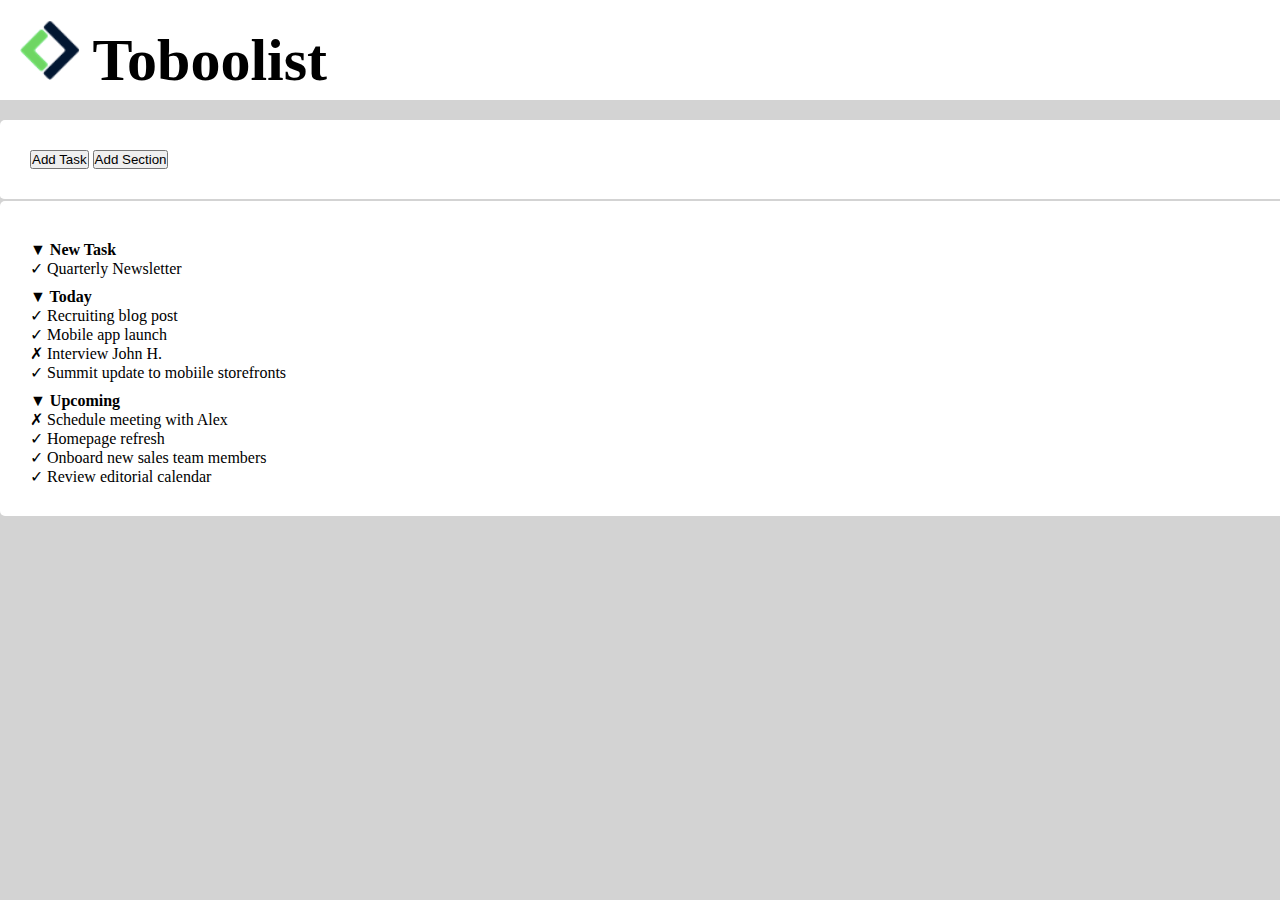
==== index.html @ f0182949 "add-background" ====
<!DOCTYPE html>
<html lang="en">
<head>
    <link rel="stylesheet" href="./css/style.css">
    <meta charset="UTF-8">
    <meta name="viewport" content="width=device-width, initial-scale=1.0">
    <title>Document</title>
</head>
<body>
    <header class="name-list">
        <!--Logo e Nome-->
        <img class="Logo" src="./img/Logo.png" alt="">
        <h1 class="Name_list">Toboolist</h1>
    </header>
    <main>
        <section class="conteiner_1">
            <!--Pulsanti-->
            <div class="botton">
                <button>Add Task</button>
                <button>Add Section </button>
                
            </div>
        </section>

        <section >
            <!--Inizio lista-->
            <ol class="conteiner">
                <li class="Name_Section-list"><strong>&#9660 New Task</strong>
                    <ul>
                        <li class="Name_Element-list">&check;  Quarterly Newsletter</li>
                    </ul>
                </li>
                <li class="Name_Section-list"><strong>&#9660 Today</strong>
                    <ul>
                        <li class="Name_Element-list">&check; Recruiting blog post</li>
                        <li class="Name_Element-list">&check; Mobile app launch</li>
                        <li class="Name_Element-list">&cross; Interview John H.</li>
                        <li class="Name_Element-list">&check; Summit update to mobiile storefronts</li>
                    </ul>
                </li>
                <li class="Name_Section-list"><strong>&#9660 Upcoming</strong>
                    <ul>
                        <li class="Name_Element-list">&cross; Schedule meeting with Alex</li>
                        <li class="Name_Element-list">&check; Homepage refresh</li>
                        <li class="Name_Element-list">&check; Onboard new sales team members</li>
                        <li class="Name_Element-list">&check; Review editorial calendar</li>
                    </ul>   
                </li>
            </ol>
        </section>
        
    </main>
    
</body>
</html>
---- css/style.css ----
*{
    margin: 0%;
    padding: 0%;
    box-sizing: border-box;
}

body{
    background-color: lightgray;
}

header{
    background-color: white;
}

ol, ul {
    list-style: none;
    padding: 0;
}

/*
TITOLO LISTA
 */

.name-list{
    font-size: 50px;
    height: 100px;
    background-color: white;
}

.Logo{
    width: 60px;
    margin-left: 20px;
    margin-top: 20px;
    background-color: white; 
}


.Name_list{
    display: inline-block;
    font-size: 60px;
    vertical-align:center;
}

/*
INIZIO LISTA
*/
.conteiner_1{
    width: 1300px;
    margin: 0 auto;
    background-color: white;
    margin-top: 20px;
    padding: 30px;
    border-radius: 5px;
    border-bottom: 2px solid lightgrey;
}

.conteiner{
    width: 1300px;
    height: 100%;
    margin: 0 auto;
    background-color: white;
    padding: 30px;
    border-radius: 5px;
}

.Name_Section-list{
    padding-top: 10px;

}

.Name_Element-list{
    padding:0px
}
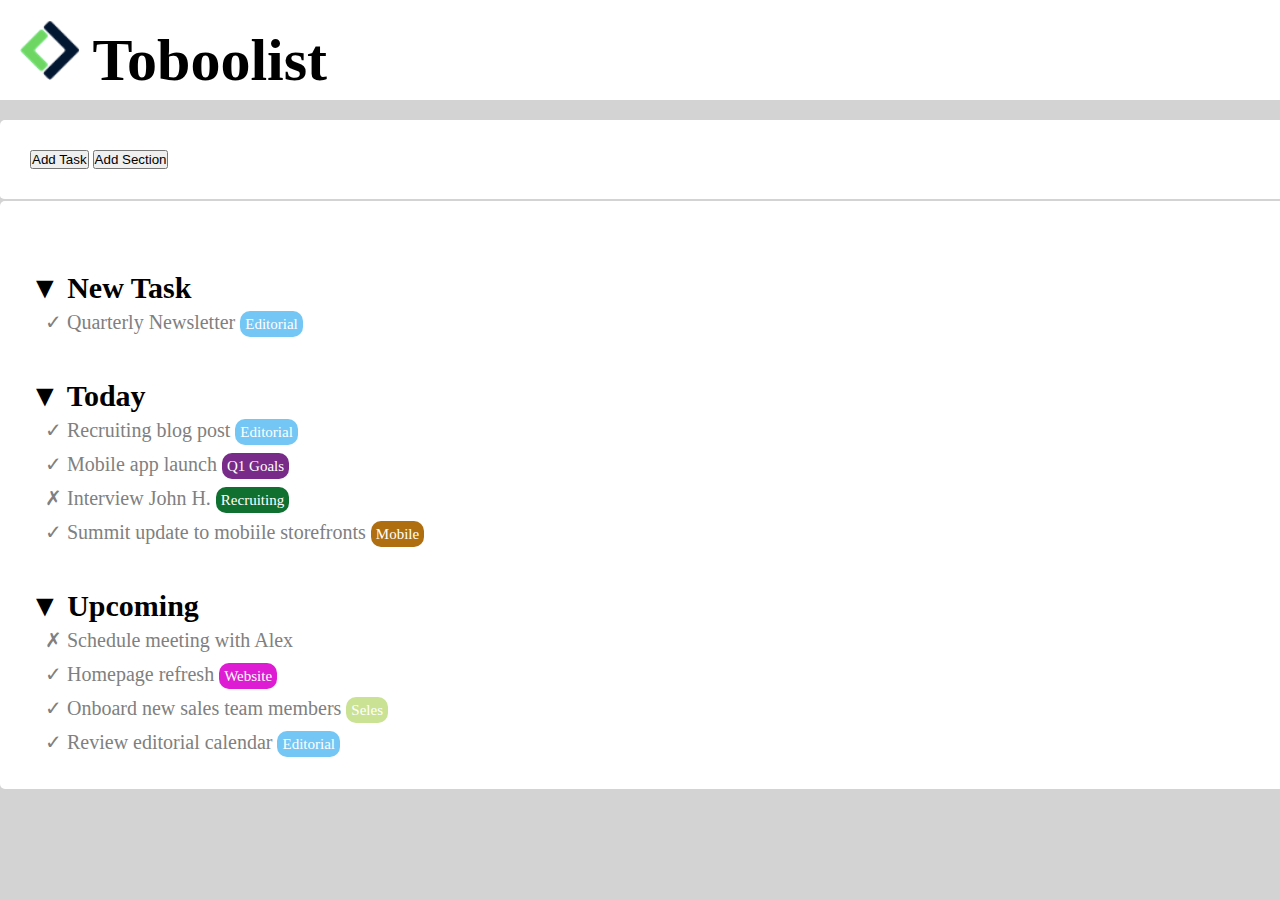
==== commit 7f6d3b73: "add-color-button" ====
--- a/index.html
+++ b/index.html
@@ -18,7 +18,6 @@
             <div class="botton">
                 <button>Add Task</button>
                 <button>Add Section </button>
-                
             </div>
         </section>
 
@@ -27,23 +26,23 @@
             <ol class="conteiner">
                 <li class="Name_Section-list"><strong>&#9660 New Task</strong>
                     <ul>
-                        <li class="Name_Element-list">&check;  Quarterly Newsletter</li>
+                        <li class="Name_Element-list">&check;  Quarterly Newsletter <span class="bg_blu">Editorial</span></li>
                     </ul>
                 </li>
                 <li class="Name_Section-list"><strong>&#9660 Today</strong>
                     <ul>
-                        <li class="Name_Element-list">&check; Recruiting blog post</li>
-                        <li class="Name_Element-list">&check; Mobile app launch</li>
-                        <li class="Name_Element-list">&cross; Interview John H.</li>
-                        <li class="Name_Element-list">&check; Summit update to mobiile storefronts</li>
+                        <li class="Name_Element-list">&check; Recruiting blog post <span class="bg_blu">Editorial</span></li>
+                        <li class="Name_Element-list">&check; Mobile app launch <span class="bg_violet">Q1 Goals</span></li>
+                        <li class="Name_Element-list">&cross; Interview John H. <span class="bg_green">Recruiting</span></li>
+                        <li class="Name_Element-list">&check; Summit update to mobiile storefronts <span class="bg_orange">Mobile</span></li>
                     </ul>
                 </li>
                 <li class="Name_Section-list"><strong>&#9660 Upcoming</strong>
                     <ul>
                         <li class="Name_Element-list">&cross; Schedule meeting with Alex</li>
-                        <li class="Name_Element-list">&check; Homepage refresh</li>
-                        <li class="Name_Element-list">&check; Onboard new sales team members</li>
-                        <li class="Name_Element-list">&check; Review editorial calendar</li>
+                        <li class="Name_Element-list">&check; Homepage refresh <span class="bg_purple">Website</span></li>
+                        <li class="Name_Element-list">&check; Onboard new sales team members <span class="bg_yellow">Seles</span></li>
+                        <li class="Name_Element-list">&check; Review editorial calendar <span class="bg_blu">Editorial</span></li>
                     </ul>   
                 </li>
             </ol>
--- a/css/style.css
+++ b/css/style.css
@@ -64,10 +64,68 @@
 }
 
 .Name_Section-list{
-    padding-top: 10px;
+    
+    font-size: 30px;
+    color: black;
+    margin-top: 40px;
 
 }
 
 .Name_Element-list{
-    padding:0px
+    padding: 5px;
+    margin-left: 10px;
+    font-size: 20px;
+    color: gray;
+}
+
+/*
+BOTTONI COLORATI
+*/
+
+.bg_blu{
+    padding: 5px;
+    background-color: rgb(116, 198, 245);
+    color: white;
+    border-radius: 10px;
+    font-size: 15px;
+}
+
+.bg_violet{
+    padding: 5px;
+    background-color: rgb(120, 43, 136);
+    color: white;
+    border-radius: 10px;
+    font-size: 15px;
+}
+
+.bg_green{
+    padding: 5px;
+    background-color: rgb(16, 112, 48);
+    color: white;
+    border-radius: 10px;
+    font-size: 15px;
+}
+
+.bg_orange{
+    padding: 5px;
+    background-color: rgb(175, 111, 16);
+    color: white;
+    border-radius: 10px;
+    font-size: 15px;
+}
+
+.bg_purple{
+    padding: 5px;
+    background-color: rgb(221, 28, 211);
+    color: white;
+    border-radius: 10px;
+    font-size: 15px;
+}
+
+.bg_yellow{
+    padding: 5px;
+    background-color: rgb(202, 226, 147);
+    color: white;
+    border-radius: 10px;
+    font-size: 15px;
 }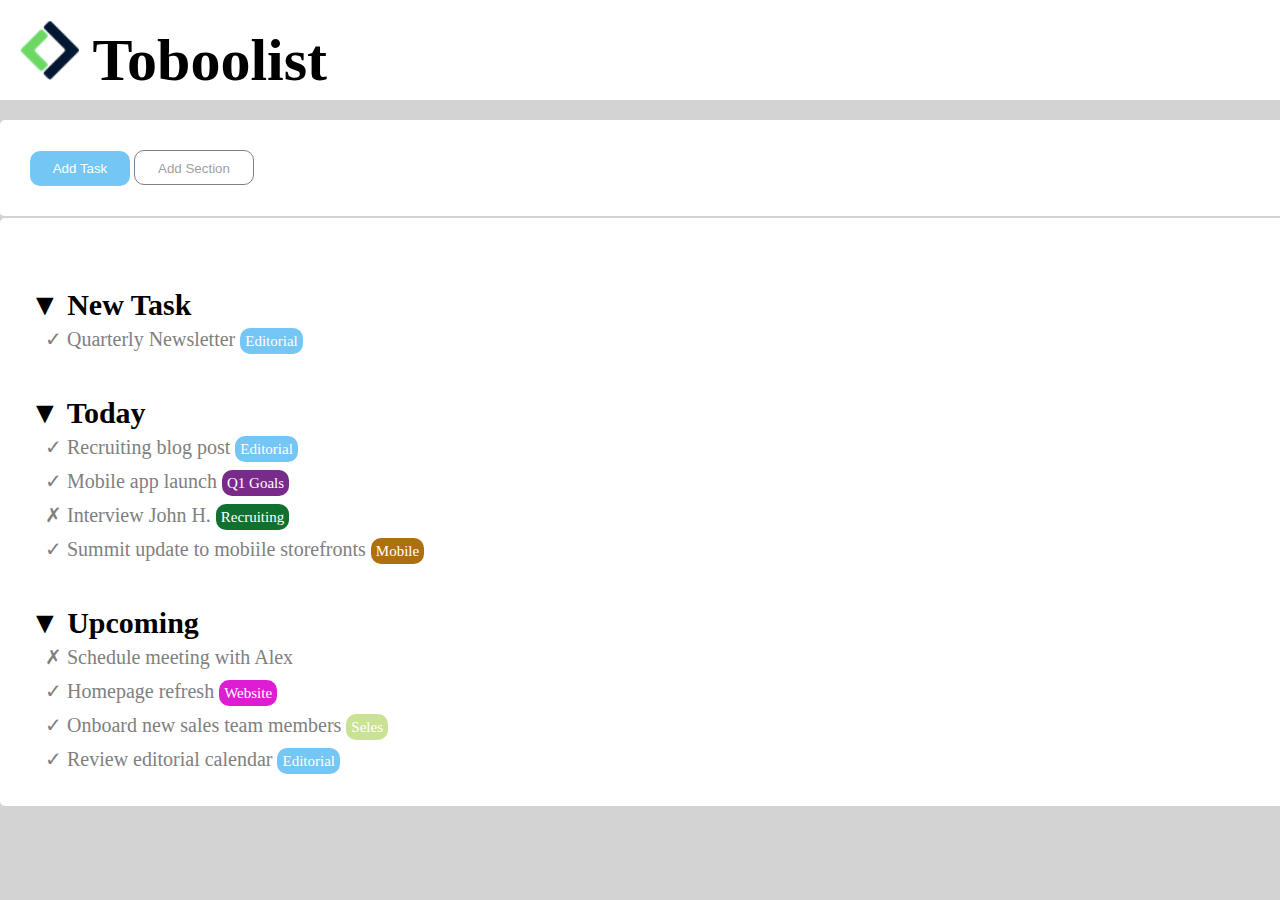
==== commit d9c84f9b: "Final-Fix" ====
--- a/index.html
+++ b/index.html
@@ -15,9 +15,9 @@
     <main>
         <section class="conteiner_1">
             <!--Pulsanti-->
-            <div class="botton">
-                <button>Add Task</button>
-                <button>Add Section </button>
+            <div>
+                <button type="button" class="button_1">Add Task</button>
+                <button type="button" class="button_2">Add Section</button>
             </div>
         </section>
 
--- a/css/style.css
+++ b/css/style.css
@@ -42,6 +42,33 @@
 }
 
 /*
+BOTTONI 
+*/
+
+.button_1{
+    background-color: rgb(116, 198, 245);
+    color: #fff;
+    border: none; 
+    border-radius: 10px; 
+    padding: 10px;
+    height: 35px; 
+    width: 100px;
+    
+}
+
+.button_2{
+    background-color: rgb(255, 255, 255);
+    color: #a1a1a1;
+    border: none; 
+    border-radius: 10px; 
+    padding: 10px;
+    height: 35px; 
+    width: 120px;
+    
+    border: 1px solid gray;
+}
+
+/*
 INIZIO LISTA
 */
 .conteiner_1{
@@ -64,7 +91,6 @@
 }
 
 .Name_Section-list{
-    
     font-size: 30px;
     color: black;
     margin-top: 40px;
@@ -79,7 +105,7 @@
 }
 
 /*
-BOTTONI COLORATI
+SEZIONI COLORATE
 */
 
 .bg_blu{
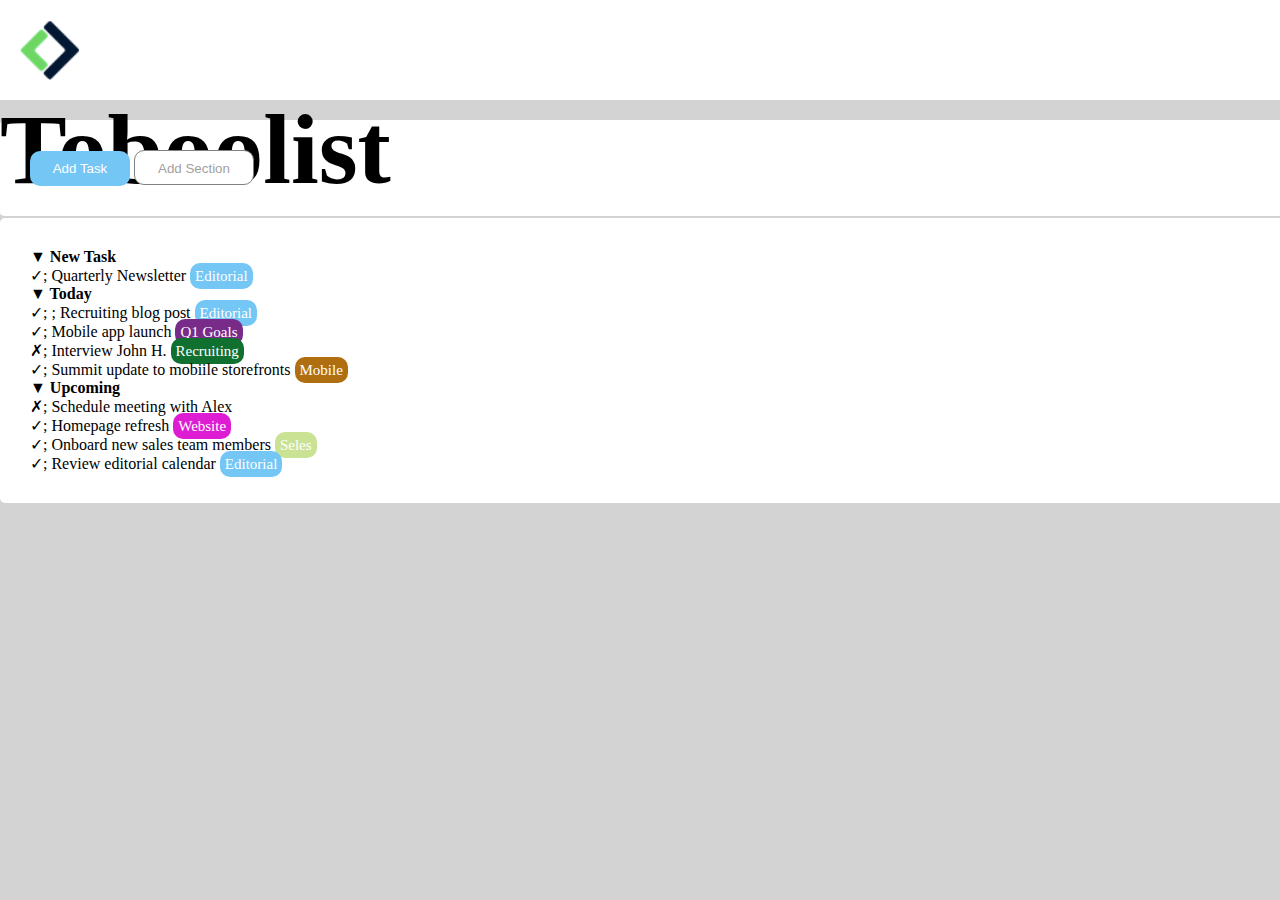
==== commit e491c567: "fix-last.after.donato-comment" ====
--- a/index.html
+++ b/index.html
@@ -10,7 +10,7 @@
     <header class="name-list">
         <!--Logo e Nome-->
         <img class="Logo" src="./img/Logo.png" alt="">
-        <h1 class="Name_list">Toboolist</h1>
+        <h1 class="name_list">Toboolist</h1>
     </header>
     <main>
         <section class="conteiner_1">
@@ -24,25 +24,25 @@
         <section >
             <!--Inizio lista-->
             <ol class="conteiner">
-                <li class="Name_Section-list"><strong>&#9660 New Task</strong>
+                <li class="name_section-list"><strong>&#9660 New Task</strong>
                     <ul>
-                        <li class="Name_Element-list">&check;  Quarterly Newsletter <span class="bg_blu">Editorial</span></li>
+                        <li class="name_element-list"><span class="green-check">&check;</span>;  Quarterly Newsletter <span class="box bg_blu">Editorial</span></li>
                     </ul>
                 </li>
-                <li class="Name_Section-list"><strong>&#9660 Today</strong>
+                <li class="name_section-list"><strong>&#9660 Today</strong>
                     <ul>
-                        <li class="Name_Element-list">&check; Recruiting blog post <span class="bg_blu">Editorial</span></li>
-                        <li class="Name_Element-list">&check; Mobile app launch <span class="bg_violet">Q1 Goals</span></li>
-                        <li class="Name_Element-list">&cross; Interview John H. <span class="bg_green">Recruiting</span></li>
-                        <li class="Name_Element-list">&check; Summit update to mobiile storefronts <span class="bg_orange">Mobile</span></li>
+                        <li class="name_element-list"><span class="green-check">&check;</span>; ; Recruiting blog post <span class="box bg_blu">Editorial</span></li>
+                        <li class="name_element-list"><span class="green-check">&check;</span>; Mobile app launch <span class="box bg_violet">Q1 Goals</span></li>
+                        <li class="name_element-list"><span class="red-cross">&cross;</span>; Interview John H. <span class="box bg_green">Recruiting</span></li>
+                        <li class="name_element-list"><span class="green-check">&check;</span>; Summit update to mobiile storefronts <span class="box bg_orange">Mobile</span></li>
                     </ul>
                 </li>
-                <li class="Name_Section-list"><strong>&#9660 Upcoming</strong>
+                <li class="name_section-list"><strong>&#9660 Upcoming</strong>
                     <ul>
-                        <li class="Name_Element-list">&cross; Schedule meeting with Alex</li>
-                        <li class="Name_Element-list">&check; Homepage refresh <span class="bg_purple">Website</span></li>
-                        <li class="Name_Element-list">&check; Onboard new sales team members <span class="bg_yellow">Seles</span></li>
-                        <li class="Name_Element-list">&check; Review editorial calendar <span class="bg_blu">Editorial</span></li>
+                        <li class="name_element-list"><span class="box red-cross">&cross;</span>; Schedule meeting with Alex</li>
+                        <li class="name_element-list"><span class="green-check">&check;</span>; Homepage refresh <span class="box bg_purple">Website</span></li>
+                        <li class="name_element-list"><span class="green-check">&check;</span>; Onboard new sales team members <span class="box bg_yellow">Seles</span></li>
+                        <li class="name_element-list"><span class="green-check">&check;</span>; Review editorial calendar <span class="box bg_blu">Editorial</span></li>
                     </ul>   
                 </li>
             </ol>
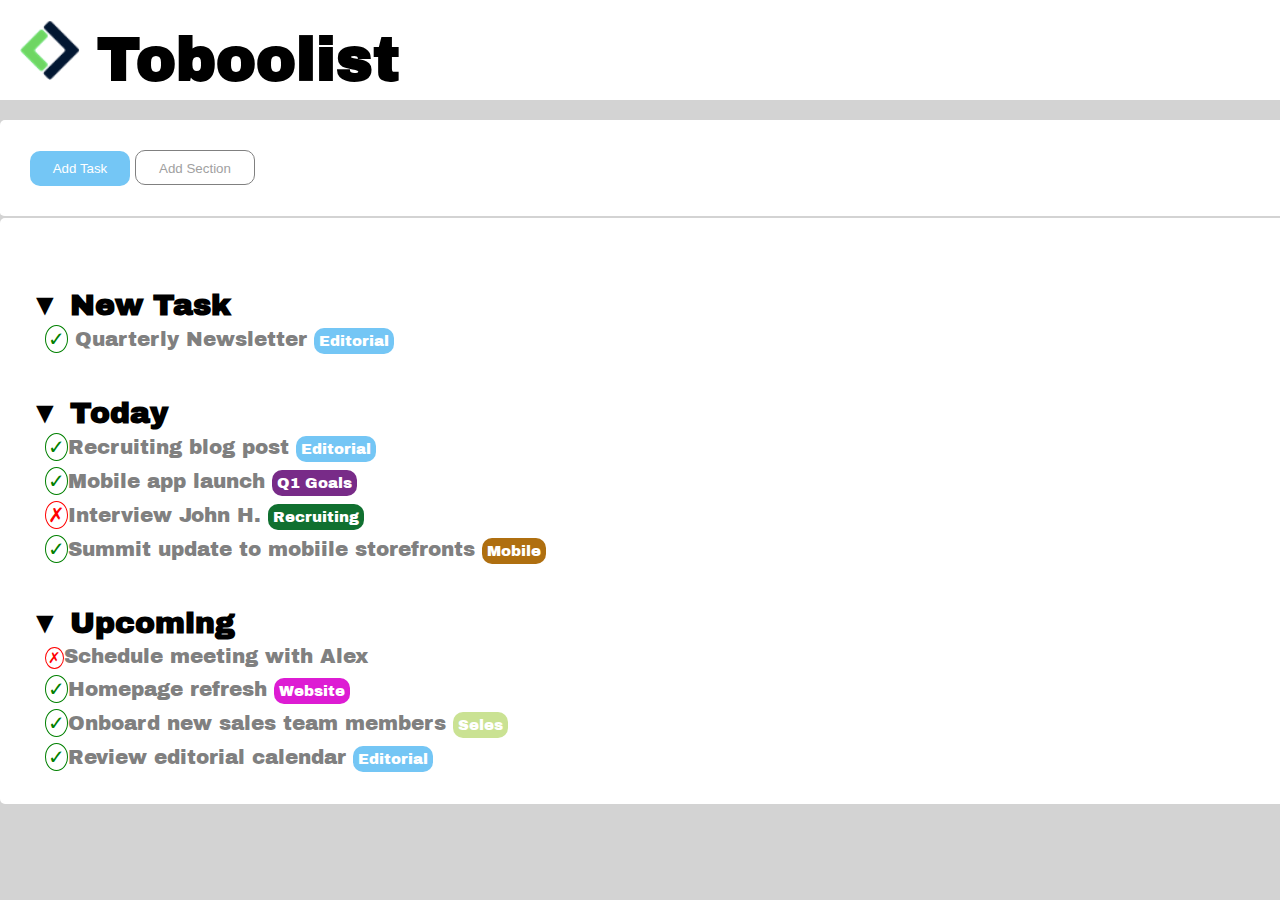
==== commit 557e0dc5: "add-font" ====
--- a/index.html
+++ b/index.html
@@ -1,6 +1,9 @@
 <!DOCTYPE html>
 <html lang="en">
 <head>
+    <link rel="preconnect" href="https://fonts.googleapis.com">
+    <link rel="preconnect" href="https://fonts.gstatic.com" crossorigin>
+    <link href="https://fonts.googleapis.com/css2?family=Archivo+Black&display=swap" rel="stylesheet">
     <link rel="stylesheet" href="./css/style.css">
     <meta charset="UTF-8">
     <meta name="viewport" content="width=device-width, initial-scale=1.0">
@@ -26,23 +29,23 @@
             <ol class="conteiner">
                 <li class="name_section-list"><strong>&#9660 New Task</strong>
                     <ul>
-                        <li class="name_element-list"><span class="green-check">&check;</span>;  Quarterly Newsletter <span class="box bg_blu">Editorial</span></li>
+                        <li class="name_element-list"><span class="green-check">&check;</span>  Quarterly Newsletter <span class="box bg_blu">Editorial</span></li>
                     </ul>
                 </li>
                 <li class="name_section-list"><strong>&#9660 Today</strong>
                     <ul>
-                        <li class="name_element-list"><span class="green-check">&check;</span>; ; Recruiting blog post <span class="box bg_blu">Editorial</span></li>
-                        <li class="name_element-list"><span class="green-check">&check;</span>; Mobile app launch <span class="box bg_violet">Q1 Goals</span></li>
-                        <li class="name_element-list"><span class="red-cross">&cross;</span>; Interview John H. <span class="box bg_green">Recruiting</span></li>
-                        <li class="name_element-list"><span class="green-check">&check;</span>; Summit update to mobiile storefronts <span class="box bg_orange">Mobile</span></li>
+                        <li class="name_element-list"><span class="green-check">&check;</span>Recruiting blog post <span class="box bg_blu">Editorial</span></li>
+                        <li class="name_element-list"><span class="green-check">&check;</span>Mobile app launch <span class="box bg_violet">Q1 Goals</span></li>
+                        <li class="name_element-list"><span class="red-cross">&cross;</span>Interview John H. <span class="box bg_green">Recruiting</span></li>
+                        <li class="name_element-list"><span class="green-check">&check;</span>Summit update to mobiile storefronts <span class="box bg_orange">Mobile</span></li>
                     </ul>
                 </li>
                 <li class="name_section-list"><strong>&#9660 Upcoming</strong>
                     <ul>
-                        <li class="name_element-list"><span class="box red-cross">&cross;</span>; Schedule meeting with Alex</li>
-                        <li class="name_element-list"><span class="green-check">&check;</span>; Homepage refresh <span class="box bg_purple">Website</span></li>
-                        <li class="name_element-list"><span class="green-check">&check;</span>; Onboard new sales team members <span class="box bg_yellow">Seles</span></li>
-                        <li class="name_element-list"><span class="green-check">&check;</span>; Review editorial calendar <span class="box bg_blu">Editorial</span></li>
+                        <li class="name_element-list"><span class="box red-cross">&cross;</span>Schedule meeting with Alex</li>
+                        <li class="name_element-list"><span class="green-check">&check;</span>Homepage refresh <span class="box bg_purple">Website</span></li>
+                        <li class="name_element-list"><span class="green-check">&check;</span>Onboard new sales team members <span class="box bg_yellow">Seles</span></li>
+                        <li class="name_element-list"><span class="green-check">&check;</span>Review editorial calendar <span class="box bg_blu">Editorial</span></li>
                     </ul>   
                 </li>
             </ol>
--- a/css/style.css
+++ b/css/style.css
@@ -2,6 +2,10 @@
     margin: 0%;
     padding: 0%;
     box-sizing: border-box;
+}
+
+html{
+    font-family: 'Archivo Black', sans-serif;
 }
 
 body{
@@ -35,7 +39,7 @@
 }
 
 
-.Name_list{
+.name_list{
     display: inline-block;
     font-size: 60px;
     vertical-align:center;
@@ -64,7 +68,6 @@
     padding: 10px;
     height: 35px; 
     width: 120px;
-    
     border: 1px solid gray;
 }
 
@@ -90,14 +93,14 @@
     border-radius: 5px;
 }
 
-.Name_Section-list{
+.name_section-list{
     font-size: 30px;
     color: black;
     margin-top: 40px;
 
 }
 
-.Name_Element-list{
+.name_element-list{
     padding: 5px;
     margin-left: 10px;
     font-size: 20px;
@@ -108,50 +111,50 @@
 SEZIONI COLORATE
 */
 
-.bg_blu{
-    padding: 5px;
-    background-color: rgb(116, 198, 245);
-    color: white;
+.box{
     border-radius: 10px;
     font-size: 15px;
+    padding: 5px;
+    color: white;
+}
+
+.bg_blu{
+    background-color: rgb(116, 198, 245);
 }
 
 .bg_violet{
-    padding: 5px;
     background-color: rgb(120, 43, 136);
-    color: white;
-    border-radius: 10px;
-    font-size: 15px;
 }
 
 .bg_green{
-    padding: 5px;
     background-color: rgb(16, 112, 48);
-    color: white;
-    border-radius: 10px;
-    font-size: 15px;
 }
 
 .bg_orange{
-    padding: 5px;
     background-color: rgb(175, 111, 16);
-    color: white;
-    border-radius: 10px;
-    font-size: 15px;
 }
 
 .bg_purple{
-    padding: 5px;
     background-color: rgb(221, 28, 211);
-    color: white;
-    border-radius: 10px;
-    font-size: 15px;
 }
 
 .bg_yellow{
-    padding: 5px;
     background-color: rgb(202, 226, 147);
-    color: white;
-    border-radius: 10px;
-    font-size: 15px;
+}
+/*
+CROCI E SPUNTE COLORATE
+*/
+
+.red-cross{
+    border: 1px solid red;
+    color: red;
+    border-radius: 50%;
+    padding: 2px;
+}
+
+.green-check{
+    border: 1px solid green;
+    color: green;
+    border-radius: 50%;
+    padding: 2px;
 }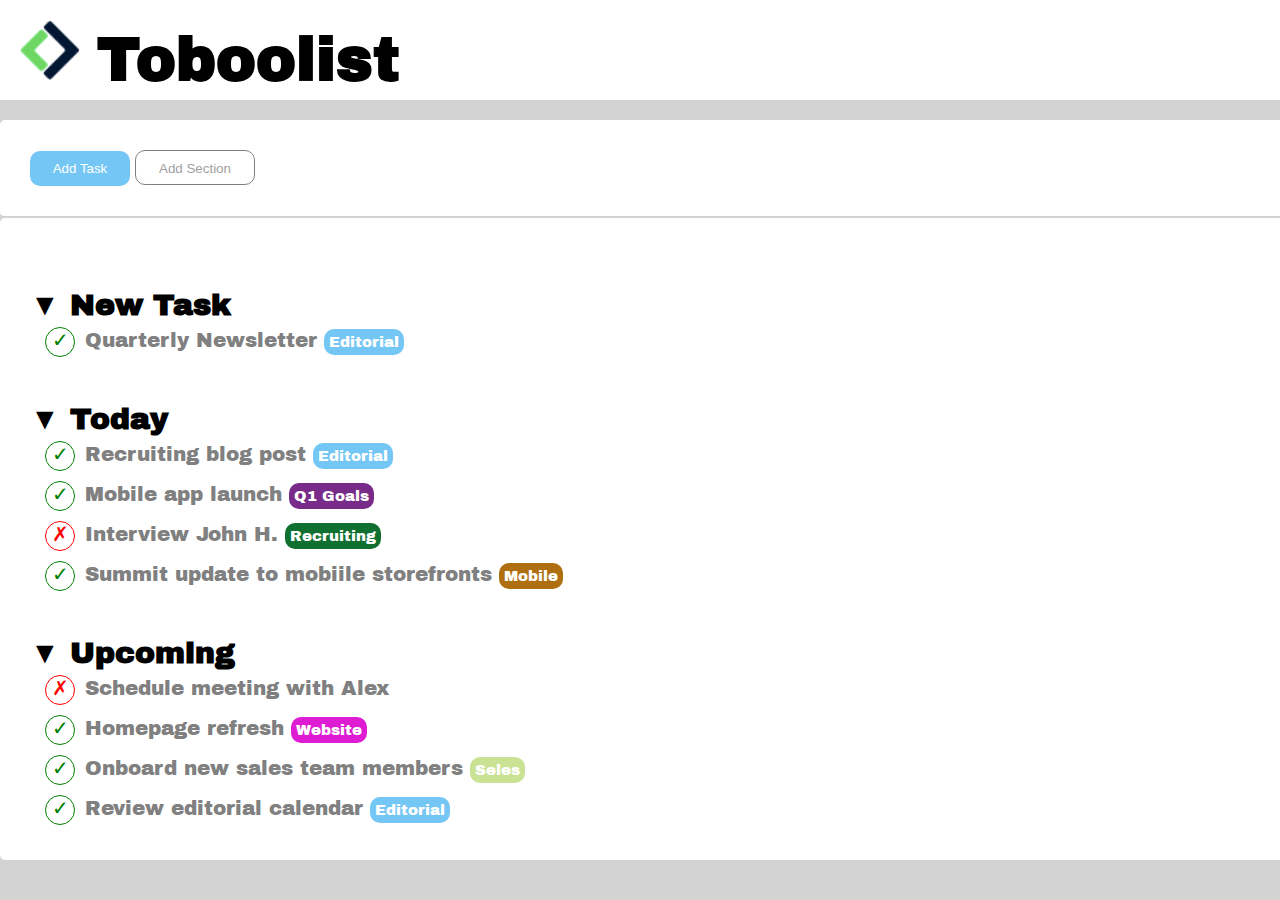
==== commit b2192ae3: "fix-circle" ====
--- a/index.html
+++ b/index.html
@@ -11,41 +11,48 @@
 </head>
 <body>
     <header class="name-list">
+
         <!--Logo e Nome-->
+
         <img class="Logo" src="./img/Logo.png" alt="">
         <h1 class="name_list">Toboolist</h1>
     </header>
     <main>
-        <section class="conteiner_1">
+        <section class="conteiner-top">
+
             <!--Pulsanti-->
+
             <div>
-                <button type="button" class="button_1">Add Task</button>
-                <button type="button" class="button_2">Add Section</button>
+                <button type="button" class="button-blu">Add Task</button>
+                <button type="button" class="button-white">Add Section</button>
             </div>
+
         </section>
 
         <section >
+
             <!--Inizio lista-->
-            <ol class="conteiner">
-                <li class="name_section-list"><strong>&#9660 New Task</strong>
+
+            <ol class="conteiner-bot">
+                <li class="card-list"><strong>&#9660 New Task</strong>
                     <ul>
-                        <li class="name_element-list"><span class="green-check">&check;</span>  Quarterly Newsletter <span class="box bg_blu">Editorial</span></li>
+                        <li class="card-element"><span class="circle green-check">&check;</span>Quarterly Newsletter <span class="box bg_blu">Editorial</span></li>
                     </ul>
                 </li>
-                <li class="name_section-list"><strong>&#9660 Today</strong>
+                <li class="card-list"><strong>&#9660 Today</strong>
                     <ul>
-                        <li class="name_element-list"><span class="green-check">&check;</span>Recruiting blog post <span class="box bg_blu">Editorial</span></li>
-                        <li class="name_element-list"><span class="green-check">&check;</span>Mobile app launch <span class="box bg_violet">Q1 Goals</span></li>
-                        <li class="name_element-list"><span class="red-cross">&cross;</span>Interview John H. <span class="box bg_green">Recruiting</span></li>
-                        <li class="name_element-list"><span class="green-check">&check;</span>Summit update to mobiile storefronts <span class="box bg_orange">Mobile</span></li>
+                        <li class="card-element"><span class="circle green-check">&check;</span>Recruiting blog post <span class="box bg_blu">Editorial</span></li>
+                        <li class="card-element"><span class="circle green-check">&check;</span>Mobile app launch <span class="box bg_violet">Q1 Goals</span></li>
+                        <li class="card-element"><span class="circle red-cross">&cross;</span>Interview John H. <span class="box bg_green">Recruiting</span></li>
+                        <li class="card-element"><span class="circle green-check">&check;</span>Summit update to mobiile storefronts <span class="box bg_orange">Mobile</span></li>
                     </ul>
                 </li>
-                <li class="name_section-list"><strong>&#9660 Upcoming</strong>
+                <li class="card-list"><strong>&#9660 Upcoming</strong>
                     <ul>
-                        <li class="name_element-list"><span class="box red-cross">&cross;</span>Schedule meeting with Alex</li>
-                        <li class="name_element-list"><span class="green-check">&check;</span>Homepage refresh <span class="box bg_purple">Website</span></li>
-                        <li class="name_element-list"><span class="green-check">&check;</span>Onboard new sales team members <span class="box bg_yellow">Seles</span></li>
-                        <li class="name_element-list"><span class="green-check">&check;</span>Review editorial calendar <span class="box bg_blu">Editorial</span></li>
+                        <li class="card-element"><span class="circle red-cross">&cross;</span>Schedule meeting with Alex</li>
+                        <li class="card-element"><span class="circle green-check">&check;</span>Homepage refresh <span class="box bg_purple">Website</span></li>
+                        <li class="card-element"><span class="circle green-check">&check;</span>Onboard new sales team members <span class="box bg_yellow">Seles</span></li>
+                        <li class="card-element"><span class="circle green-check">&check;</span>Review editorial calendar <span class="box bg_blu">Editorial</span></li>
                     </ul>   
                 </li>
             </ol>
--- a/css/style.css
+++ b/css/style.css
@@ -49,7 +49,7 @@
 BOTTONI 
 */
 
-.button_1{
+.button-blu{
     background-color: rgb(116, 198, 245);
     color: #fff;
     border: none; 
@@ -60,7 +60,7 @@
     
 }
 
-.button_2{
+.button-white{
     background-color: rgb(255, 255, 255);
     color: #a1a1a1;
     border: none; 
@@ -74,7 +74,7 @@
 /*
 INIZIO LISTA
 */
-.conteiner_1{
+.conteiner-top{
     width: 1300px;
     margin: 0 auto;
     background-color: white;
@@ -84,7 +84,7 @@
     border-bottom: 2px solid lightgrey;
 }
 
-.conteiner{
+.conteiner-bot{
     width: 1300px;
     height: 100%;
     margin: 0 auto;
@@ -93,14 +93,14 @@
     border-radius: 5px;
 }
 
-.name_section-list{
+.card-list{
     font-size: 30px;
     color: black;
     margin-top: 40px;
 
 }
 
-.name_element-list{
+.card-element{
     padding: 5px;
     margin-left: 10px;
     font-size: 20px;
@@ -145,16 +145,23 @@
 CROCI E SPUNTE COLORATE
 */
 
+.circle{
+    display: inline-block;
+    border-radius: 50%;
+    aspect-ratio: 1 / 1;
+    width: 30px;
+    margin-right: 10px;
+}
+
 .red-cross{
     border: 1px solid red;
     color: red;
-    border-radius: 50%;
-    padding: 2px;
+    text-align: center;
 }
 
 .green-check{
     border: 1px solid green;
     color: green;
-    border-radius: 50%;
-    padding: 2px;
+    text-align: center;
+    margin-right: 10px;
 }